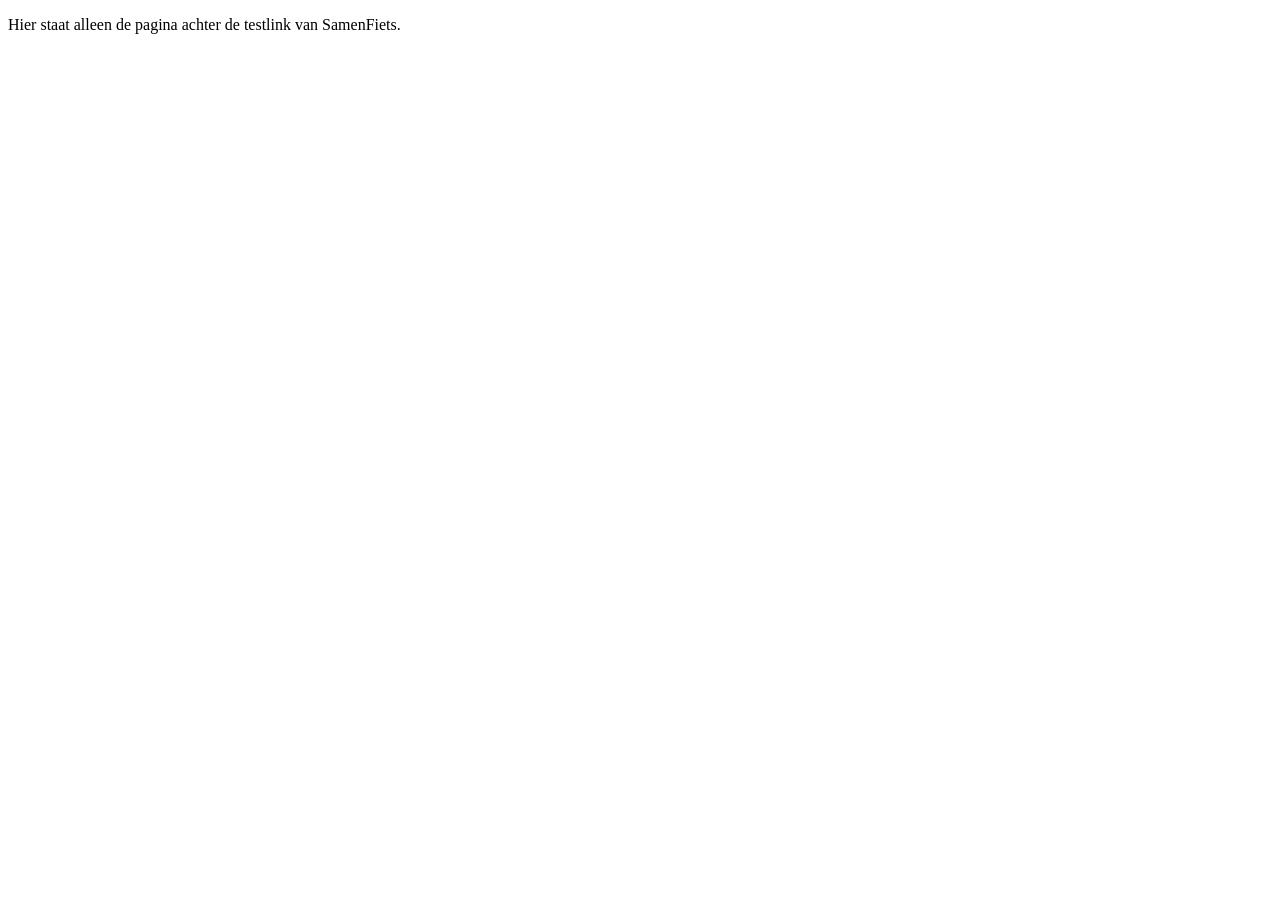
==== index.html @ abb268d3 "De pagina achter de testlink (§5.7)" ====
<!doctype html>
<html lang="nl">
<head><meta charset="utf-8"><meta name="viewport" content="width=device-width, initial-scale=1"><meta name="robots" content="noindex"><title>SamenFiets</title></head>
<body><p>Hier staat alleen de pagina achter de testlink van SamenFiets.</p></body>
</html>
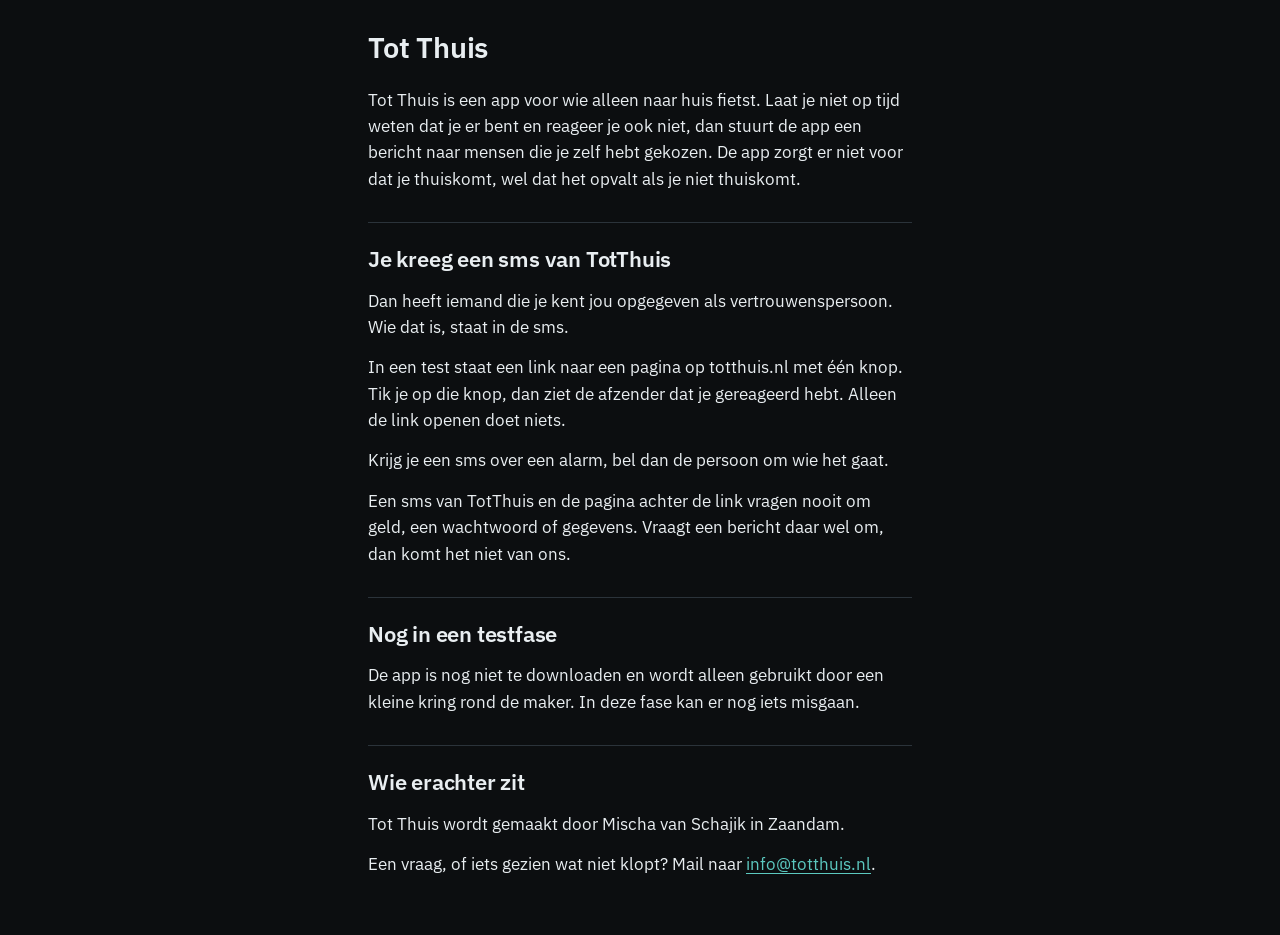
==== commit 060445a8: "Tot Thuis: een voorpagina, en /t met de nieuwe naam De voorpagina zegt wat Tot Thuis is, wat een sms" ====
--- a/index.html
+++ b/index.html
@@ -1,5 +1,35 @@
 <!doctype html>
 <html lang="nl">
-<head><meta charset="utf-8"><meta name="viewport" content="width=device-width, initial-scale=1"><meta name="robots" content="noindex"><title>SamenFiets</title></head>
-<body><p>Hier staat alleen de pagina achter de testlink van SamenFiets.</p></body>
+<head>
+<meta charset="utf-8">
+<meta name="viewport" content="width=device-width, initial-scale=1">
+<meta name="description" content="Tot Thuis is een app voor wie alleen naar huis fietst. Hier lees je wat een sms van TotThuis betekent.">
+<title>Tot Thuis</title>
+<link rel="stylesheet" href="stijl.css">
+</head>
+<body>
+<main>
+  <h1>Tot Thuis</h1>
+  <p>Tot Thuis is een app voor wie alleen naar huis fietst. Laat je niet op tijd weten dat je er bent en reageer je ook niet, dan stuurt de app een bericht naar mensen die je zelf hebt gekozen. De app zorgt er niet voor dat je thuiskomt, wel dat het opvalt als je niet thuiskomt.</p>
+
+  <section>
+    <h2>Je kreeg een sms van TotThuis</h2>
+    <p>Dan heeft iemand die je kent jou opgegeven als vertrouwenspersoon. Wie dat is, staat in de sms.</p>
+    <p>In een test staat een link naar een pagina op totthuis.nl met één knop. Tik je op die knop, dan ziet de afzender dat je gereageerd hebt. Alleen de link openen doet niets.</p>
+    <p>Krijg je een sms over een alarm, bel dan de persoon om wie het gaat.</p>
+    <p>Een sms van TotThuis en de pagina achter de link vragen nooit om geld, een wachtwoord of gegevens. Vraagt een bericht daar wel om, dan komt het niet van ons.</p>
+  </section>
+
+  <section>
+    <h2>Nog in een testfase</h2>
+    <p>De app is nog niet te downloaden en wordt alleen gebruikt door een kleine kring rond de maker. In deze fase kan er nog iets misgaan.</p>
+  </section>
+
+  <section>
+    <h2>Wie erachter zit</h2>
+    <p>Tot Thuis wordt gemaakt door Mischa van Schajik in Zaandam.</p>
+    <p>Een vraag, of iets gezien wat niet klopt? Mail naar <a href="mailto:info@totthuis.nl">info@totthuis.nl</a>.</p>
+  </section>
+</main>
+</body>
 </html>
--- a/stijl.css
+++ b/stijl.css
@@ -0,0 +1,70 @@
+/* De kleuren, letters en maten uit design/tokens.json, voor beide pagina's.
+   Nacht is het uitgangspunt; geen licht vlak groter dan een knop. De letters
+   staan hier zelf: de pagina laadt niets van een andere partij. */
+
+@font-face {
+  font-family: 'IBM Plex Sans';
+  src: url('fonts/IBMPlexSans-Regular.ttf') format('truetype');
+  font-weight: 400;
+  font-display: swap;
+}
+@font-face {
+  font-family: 'IBM Plex Sans';
+  src: url('fonts/IBMPlexSans-SemiBold.ttf') format('truetype');
+  font-weight: 600;
+  font-display: swap;
+}
+
+:root {
+  --grond: #0C0E10;
+  --lijn: #2B333A;
+  --tekst: #E9EEF1;
+  --tekst-gedempt: #9DAAB4;
+  --accent: #5CC9C0;
+  --op-vlak: #0C0E10;
+  color-scheme: dark;
+}
+
+* { box-sizing: border-box; }
+
+body {
+  margin: 0;
+  padding: 30px 16px 44px;
+  background: var(--grond);
+  color: var(--tekst);
+  font: 400 17px/1.55 'IBM Plex Sans', system-ui, -apple-system, sans-serif;
+  -webkit-text-size-adjust: 100%;
+}
+
+main { max-width: 34rem; margin: 0 auto; }
+
+h1, h2 { font-weight: 600; letter-spacing: -0.2px; text-wrap: balance; }
+h1 { font-size: 29px; line-height: 1.2; margin: 0 0 22px; }
+h2 { font-size: 22px; line-height: 1.3; margin: 0 0 14px; }
+p { margin: 0 0 14px; }
+
+section { border-top: 1px solid var(--lijn); margin-top: 30px; padding-top: 22px; }
+
+.merk { color: var(--tekst-gedempt); font-weight: 600; margin-bottom: 22px; }
+.gedempt { color: var(--tekst-gedempt); }
+
+a { color: var(--accent); text-decoration-thickness: 1px; text-underline-offset: 3px; }
+a:focus-visible, button:focus-visible { outline: 2px solid var(--accent); outline-offset: 3px; }
+
+button {
+  display: block;
+  width: 100%;
+  min-height: 56px;
+  margin: 22px 0 14px;
+  padding: 14px 16px;
+  border: 0;
+  border-radius: 8px;
+  background: var(--accent);
+  color: var(--op-vlak);
+  font: inherit;
+  font-weight: 600;
+  cursor: pointer;
+}
+button[disabled] { opacity: 0.5; cursor: default; }
+
+[hidden] { display: none !important; }
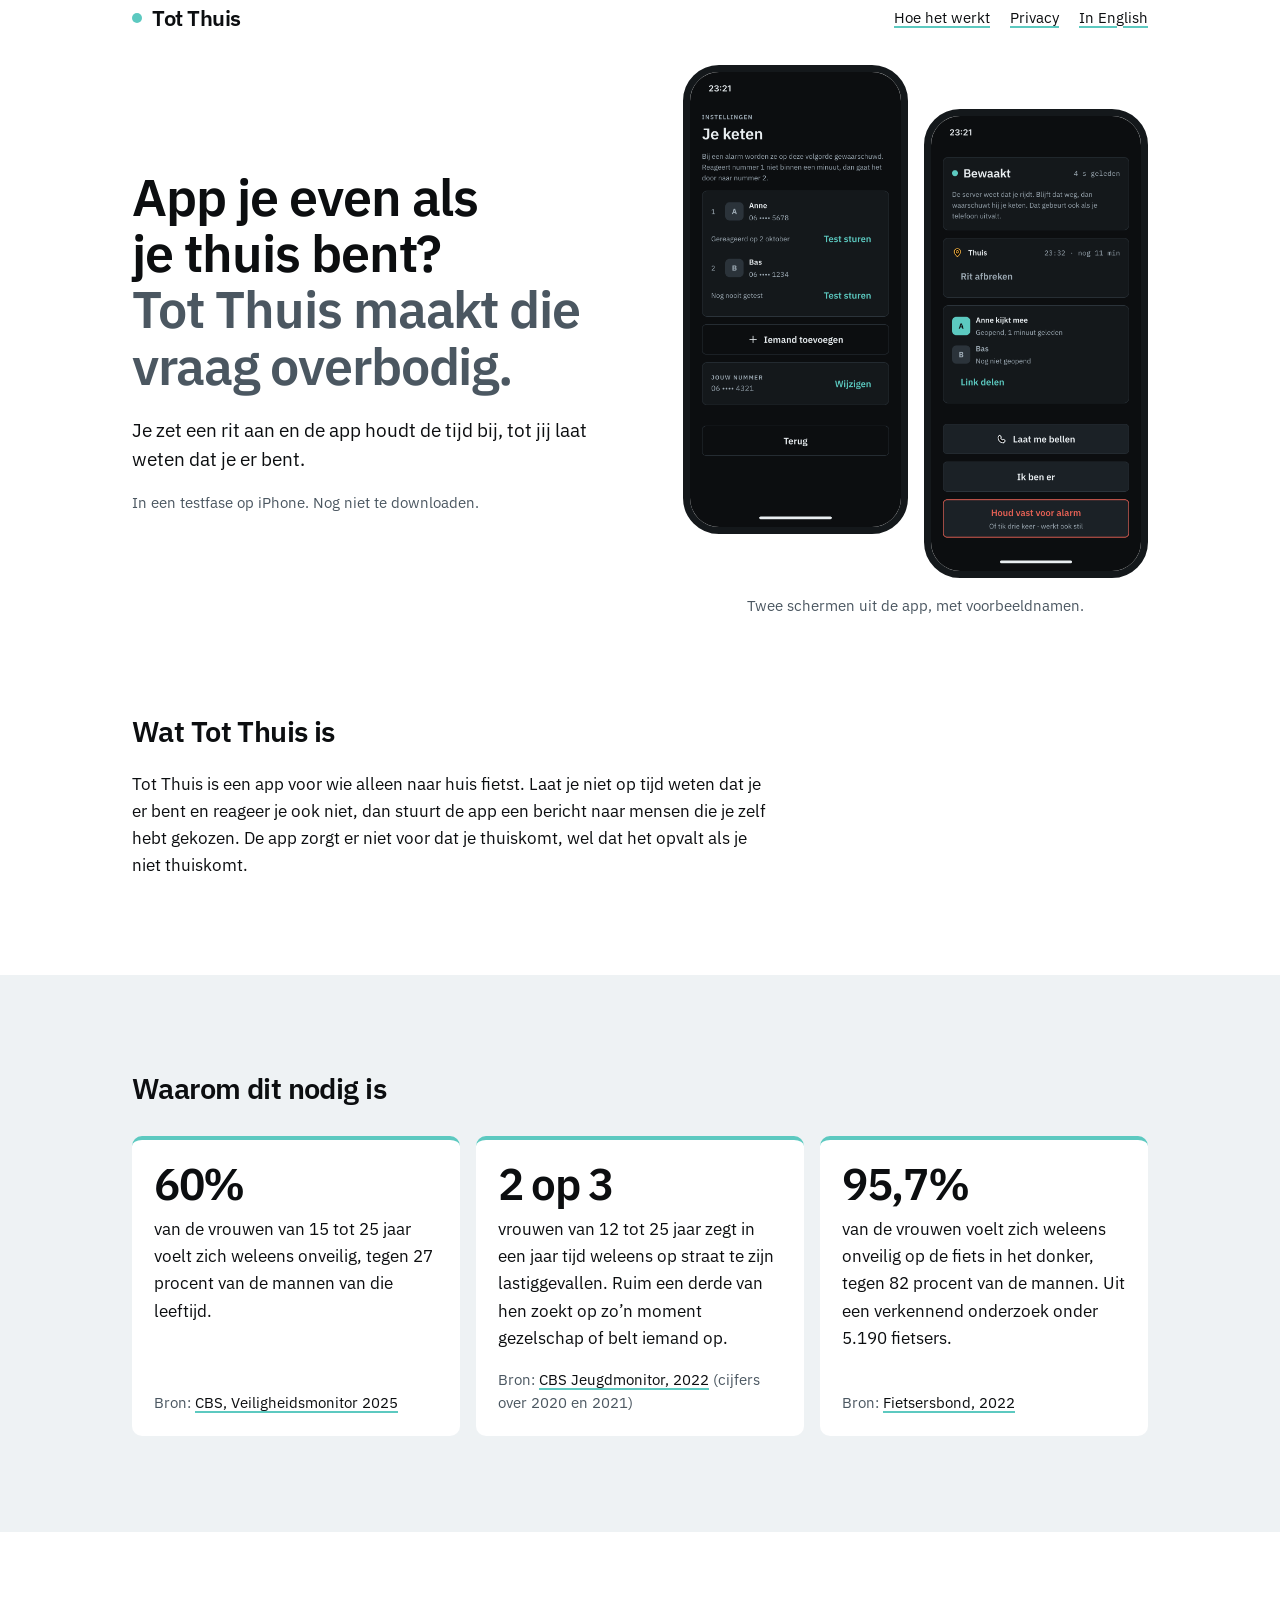
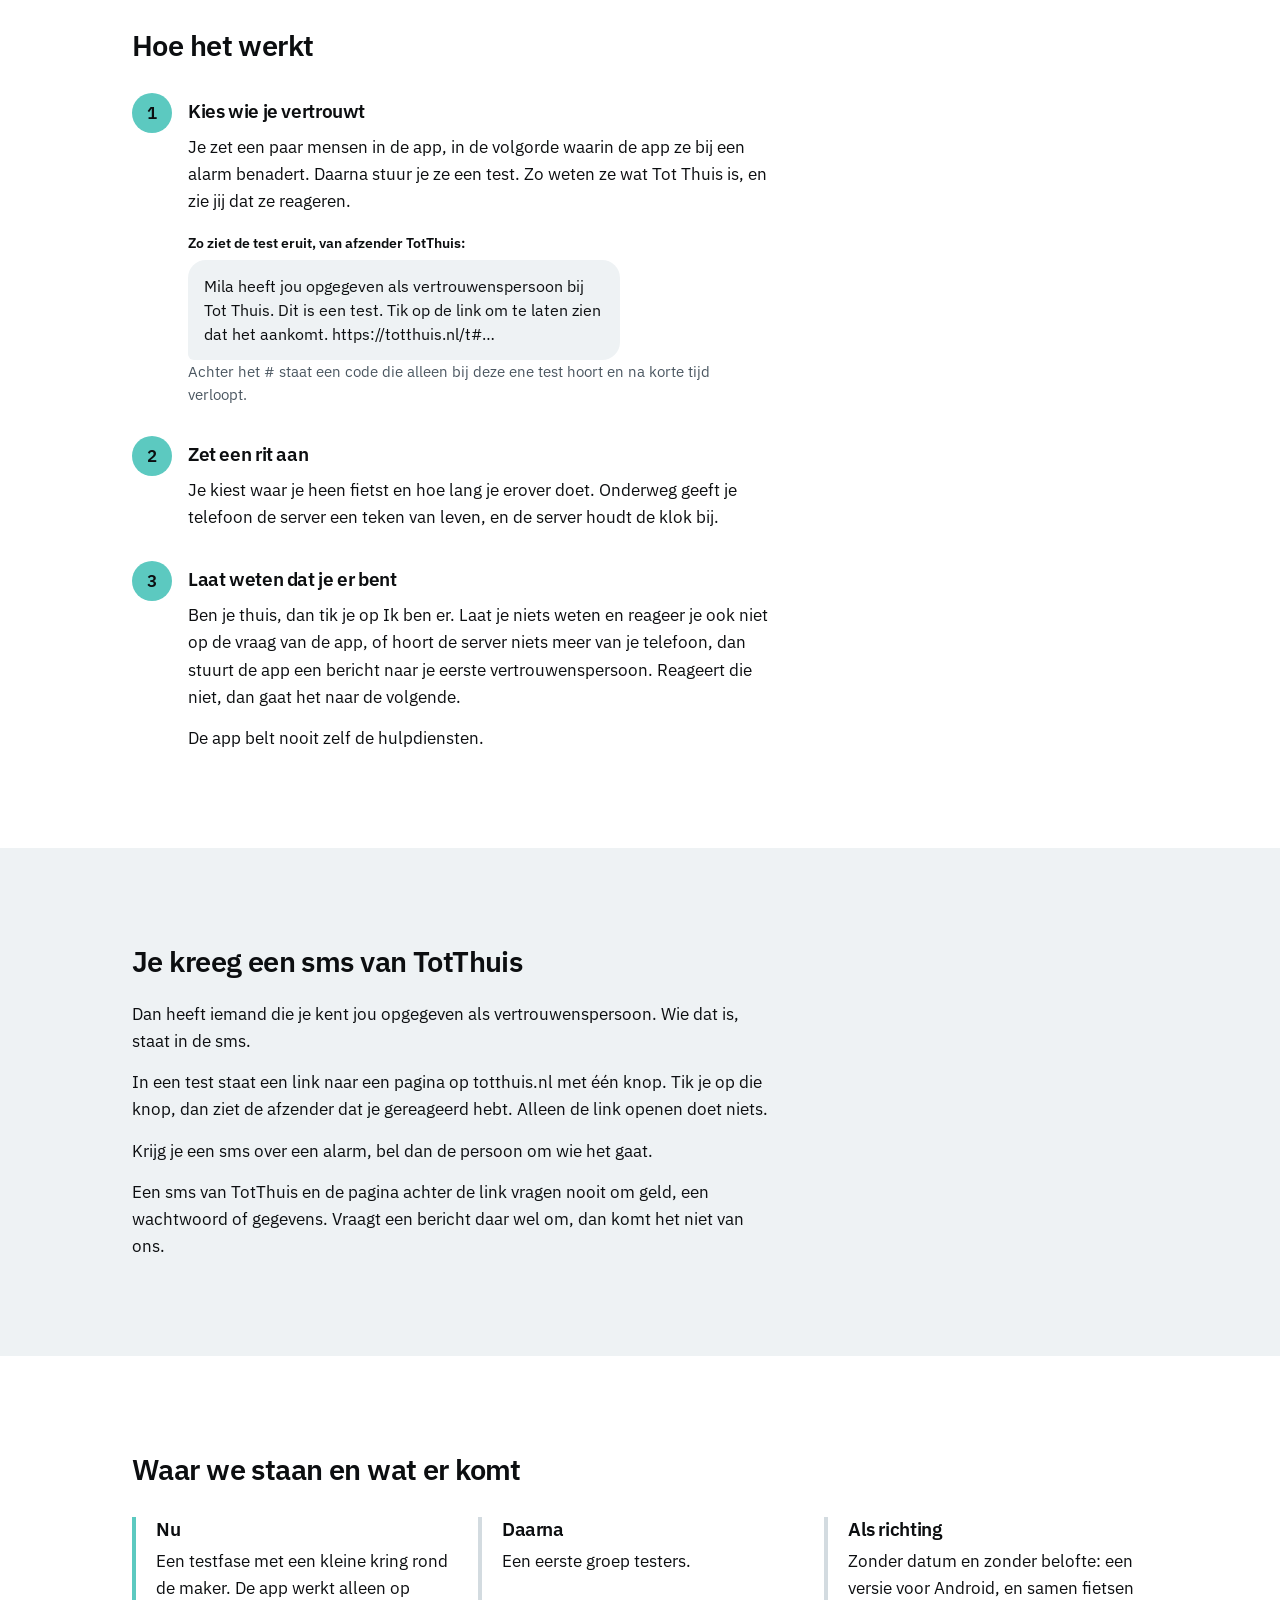
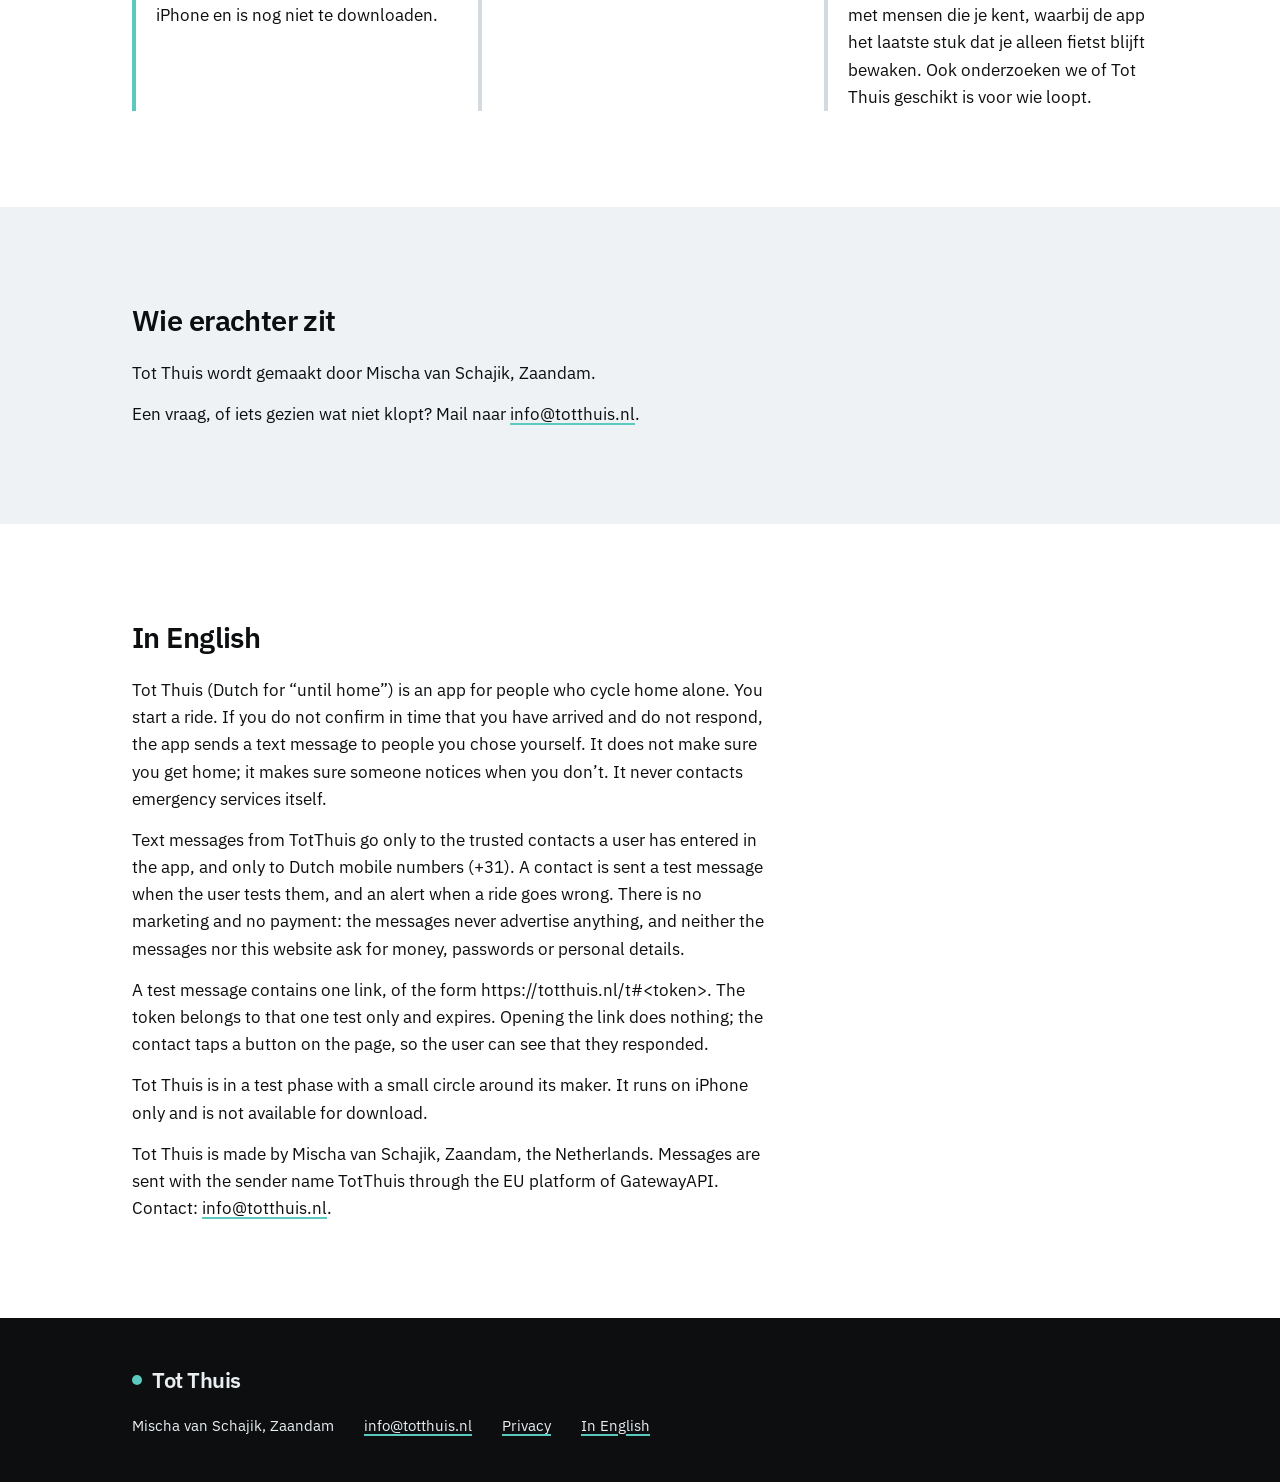
==== commit 37d1e82f: "Een echte productpagina, /privacy, en /t in dezelfde lichte stijl De voorpagina: wat Tot Thuis is, w" ====
--- a/index.html
+++ b/index.html
@@ -3,33 +3,171 @@
 <head>
 <meta charset="utf-8">
 <meta name="viewport" content="width=device-width, initial-scale=1">
-<meta name="description" content="Tot Thuis is een app voor wie alleen naar huis fietst. Hier lees je wat een sms van TotThuis betekent.">
+<meta name="description" content="Tot Thuis is een app voor wie alleen naar huis fietst. Laat je niet op tijd weten dat je er bent, dan stuurt de app een bericht naar mensen die je zelf hebt gekozen.">
 <title>Tot Thuis</title>
 <link rel="stylesheet" href="stijl.css">
 </head>
 <body>
+<header class="breed kop">
+  <a class="merk" href="./">Tot Thuis</a>
+  <nav aria-label="Op deze pagina">
+    <a href="#hoe">Hoe het werkt</a>
+    <a href="privacy">Privacy</a>
+    <a href="#english" lang="en">In English</a>
+  </nav>
+</header>
+
 <main>
-  <h1>Tot Thuis</h1>
-  <p>Tot Thuis is een app voor wie alleen naar huis fietst. Laat je niet op tijd weten dat je er bent en reageer je ook niet, dan stuurt de app een bericht naar mensen die je zelf hebt gekozen. De app zorgt er niet voor dat je thuiskomt, wel dat het opvalt als je niet thuiskomt.</p>
-
-  <section>
-    <h2>Je kreeg een sms van TotThuis</h2>
-    <p>Dan heeft iemand die je kent jou opgegeven als vertrouwenspersoon. Wie dat is, staat in de sms.</p>
-    <p>In een test staat een link naar een pagina op totthuis.nl met één knop. Tik je op die knop, dan ziet de afzender dat je gereageerd hebt. Alleen de link openen doet niets.</p>
-    <p>Krijg je een sms over een alarm, bel dan de persoon om wie het gaat.</p>
-    <p>Een sms van TotThuis en de pagina achter de link vragen nooit om geld, een wachtwoord of gegevens. Vraagt een bericht daar wel om, dan komt het niet van ons.</p>
+  <section class="breed opening">
+    <div>
+      <h1>App je even als je thuis bent? <span>Tot&nbsp;Thuis maakt die vraag overbodig.</span></h1>
+      <p class="uitleg">Je zet een rit aan en de app houdt de tijd bij, tot jij laat weten dat je er bent.</p>
+      <p class="stand gedempt klein">In een testfase op iPhone. Nog niet te downloaden.</p>
+    </div>
+    <div>
+      <div class="toestellen">
+        <figure class="toestel"><img src="beeld/keten.png" width="780" height="1688" alt="Het scherm Je keten: Anne en Bas staan als vertrouwenspersonen op volgorde, en Anne heeft op 2 oktober op een test gereageerd."></figure>
+        <figure class="toestel"><img src="beeld/rit.png" width="780" height="1688" alt="Het scherm tijdens een rit: bewaakt, onderweg naar Thuis, verwacht om 23:32, en Anne kijkt mee."></figure>
+      </div>
+      <p class="onderschrift gedempt klein">Twee schermen uit de app, met voorbeeldnamen.</p>
+    </div>
   </section>
 
-  <section>
-    <h2>Nog in een testfase</h2>
-    <p>De app is nog niet te downloaden en wordt alleen gebruikt door een kleine kring rond de maker. In deze fase kan er nog iets misgaan.</p>
+  <section class="blok">
+    <div class="breed">
+      <div class="smal">
+        <h2>Wat Tot Thuis is</h2>
+        <p>Tot Thuis is een app voor wie alleen naar huis fietst. Laat je niet op tijd weten dat je er bent en reageer je ook niet, dan stuurt de app een bericht naar mensen die je zelf hebt gekozen. De app zorgt er niet voor dat je thuiskomt, wel dat het opvalt als je niet thuiskomt.</p>
+      </div>
+    </div>
   </section>
 
-  <section>
-    <h2>Wie erachter zit</h2>
-    <p>Tot Thuis wordt gemaakt door Mischa van Schajik in Zaandam.</p>
-    <p>Een vraag, of iets gezien wat niet klopt? Mail naar <a href="mailto:info@totthuis.nl">info@totthuis.nl</a>.</p>
+  <section class="blok vlak">
+    <div class="breed">
+      <h2>Waarom dit nodig is</h2>
+      <div class="cijfers">
+        <article class="cijfer">
+          <p class="getal">60%</p>
+          <p>van de vrouwen van 15 tot 25 jaar voelt zich weleens onveilig, tegen 27 procent van de mannen van die leeftijd.</p>
+          <p class="bron klein gedempt">Bron: <a href="https://www.cbs.nl/nl-nl/nieuws/2026/10/meer-mensen-voelen-zich-onveilig">CBS, Veiligheidsmonitor 2025</a></p>
+        </article>
+        <article class="cijfer">
+          <p class="getal">2 op 3</p>
+          <p>vrouwen van 12 tot 25 jaar zegt in een jaar tijd weleens op straat te zijn lastiggevallen. Ruim een derde van hen zoekt op zo’n moment gezelschap of belt iemand op.</p>
+          <p class="bron klein gedempt">Bron: <a href="https://jeugdmonitor.cbs.nl/publicatie/Twee-op-de-drie-jonge-vrouwen-lastiggevallen-op-straat">CBS Jeugdmonitor, 2022</a> (cijfers over 2020 en 2021)</p>
+        </article>
+        <article class="cijfer">
+          <p class="getal">95,7%</p>
+          <p>van de vrouwen voelt zich weleens onveilig op de fiets in het donker, tegen 82 procent van de mannen. Uit een verkennend onderzoek onder 5.190 fietsers.</p>
+          <p class="bron klein gedempt">Bron: <a href="https://www.fietsersbond.nl/nieuws/onderzoek-fietsen-in-het-donker/">Fietsersbond, 2022</a></p>
+        </article>
+      </div>
+    </div>
+  </section>
+
+  <section class="blok" id="hoe">
+    <div class="breed">
+      <div class="smal">
+        <h2>Hoe het werkt</h2>
+        <ol class="stappen">
+          <li>
+            <span class="nummer" aria-hidden="true">1</span>
+            <div>
+              <h3>Kies wie je vertrouwt</h3>
+              <p>Je zet een paar mensen in de app, in de volgorde waarin de app ze bij een alarm benadert. Daarna stuur je ze een test. Zo weten ze wat Tot Thuis is, en zie jij dat ze reageren.</p>
+              <figure class="sms">
+                <figcaption>Zo ziet de test eruit, van afzender TotThuis:</figcaption>
+                <blockquote>Mila heeft jou opgegeven als vertrouwenspersoon bij Tot Thuis. Dit is een test. Tik op de link om te laten zien dat het aankomt. https://totthuis.nl/t#…</blockquote>
+              </figure>
+              <p class="klein gedempt">Achter het # staat een code die alleen bij deze ene test hoort en na korte tijd verloopt.</p>
+            </div>
+          </li>
+          <li>
+            <span class="nummer" aria-hidden="true">2</span>
+            <div>
+              <h3>Zet een rit aan</h3>
+              <p>Je kiest waar je heen fietst en hoe lang je erover doet. Onderweg geeft je telefoon de server een teken van leven, en de server houdt de klok bij.</p>
+            </div>
+          </li>
+          <li>
+            <span class="nummer" aria-hidden="true">3</span>
+            <div>
+              <h3>Laat weten dat je er bent</h3>
+              <p>Ben je thuis, dan tik je op Ik ben er. Laat je niets weten en reageer je ook niet op de vraag van de app, of hoort de server niets meer van je telefoon, dan stuurt de app een bericht naar je eerste vertrouwenspersoon. Reageert die niet, dan gaat het naar de volgende.</p>
+              <p>De app belt nooit zelf de hulpdiensten.</p>
+            </div>
+          </li>
+        </ol>
+      </div>
+    </div>
+  </section>
+
+  <section class="blok vlak">
+    <div class="breed">
+      <div class="smal">
+        <h2>Je kreeg een sms van TotThuis</h2>
+        <p>Dan heeft iemand die je kent jou opgegeven als vertrouwenspersoon. Wie dat is, staat in de sms.</p>
+        <p>In een test staat een link naar een pagina op totthuis.nl met één knop. Tik je op die knop, dan ziet de afzender dat je gereageerd hebt. Alleen de link openen doet niets.</p>
+        <p>Krijg je een sms over een alarm, bel dan de persoon om wie het gaat.</p>
+        <p>Een sms van TotThuis en de pagina achter de link vragen nooit om geld, een wachtwoord of gegevens. Vraagt een bericht daar wel om, dan komt het niet van ons.</p>
+      </div>
+    </div>
+  </section>
+
+  <section class="blok">
+    <div class="breed">
+      <h2>Waar we staan en wat er komt</h2>
+      <div class="tijdlijn">
+        <section class="fase nu">
+          <h3>Nu</h3>
+          <p>Een testfase met een kleine kring rond de maker. De app werkt alleen op iPhone en is nog niet te downloaden.</p>
+        </section>
+        <section class="fase">
+          <h3>Daarna</h3>
+          <p>Een eerste groep testers.</p>
+        </section>
+        <section class="fase">
+          <h3>Als richting</h3>
+          <p>Zonder datum en zonder belofte: een versie voor Android, en samen fietsen met mensen die je kent, waarbij de app het laatste stuk dat je alleen fietst blijft bewaken. Ook onderzoeken we of Tot Thuis geschikt is voor wie loopt.</p>
+        </section>
+      </div>
+    </div>
+  </section>
+
+  <section class="blok vlak">
+    <div class="breed">
+      <div class="smal">
+        <h2>Wie erachter zit</h2>
+        <p>Tot Thuis wordt gemaakt door Mischa van Schajik, Zaandam.</p>
+        <p>Een vraag, of iets gezien wat niet klopt? Mail naar <a href="mailto:info@totthuis.nl">info@totthuis.nl</a>.</p>
+      </div>
+    </div>
+  </section>
+
+  <section class="blok" id="english" lang="en">
+    <div class="breed">
+      <div class="smal">
+        <h2>In English</h2>
+        <p>Tot Thuis (Dutch for “until home”) is an app for people who cycle home alone. You start a ride. If you do not confirm in time that you have arrived and do not respond, the app sends a text message to people you chose yourself. It does not make sure you get home; it makes sure someone notices when you don’t. It never contacts emergency services itself.</p>
+        <p>Text messages from TotThuis go only to the trusted contacts a user has entered in the app, and only to Dutch mobile numbers (+31). A contact is sent a test message when the user tests them, and an alert when a ride goes wrong. There is no marketing and no payment: the messages never advertise anything, and neither the messages nor this website ask for money, passwords or personal details.</p>
+        <p>A test message contains one link, of the form https://totthuis.nl/t#&lt;token&gt;. The token belongs to that one test only and expires. Opening the link does nothing; the contact taps a button on the page, so the user can see that they responded.</p>
+        <p>Tot Thuis is in a test phase with a small circle around its maker. It runs on iPhone only and is not available for download.</p>
+        <p>Tot Thuis is made by Mischa van Schajik, Zaandam, the Netherlands. Messages are sent with the sender name TotThuis through the EU platform of GatewayAPI. Contact: <a href="mailto:info@totthuis.nl">info@totthuis.nl</a>.</p>
+      </div>
+    </div>
   </section>
 </main>
+
+<footer class="voet">
+  <div class="breed">
+    <a class="merk" href="./">Tot Thuis</a>
+    <p class="regels">
+      <span>Mischa van Schajik, Zaandam</span>
+      <a href="mailto:info@totthuis.nl">info@totthuis.nl</a>
+      <a href="privacy">Privacy</a>
+      <a href="#english" lang="en">In English</a>
+    </p>
+  </div>
+</footer>
 </body>
 </html>
--- a/stijl.css
+++ b/stijl.css
@@ -1,6 +1,8 @@
-/* De kleuren, letters en maten uit design/tokens.json, voor beide pagina's.
-   Nacht is het uitgangspunt; geen licht vlak groter dan een knop. De letters
-   staan hier zelf: de pagina laadt niets van een andere partij. */
+/* Tot Thuis op het web. Licht, met de letters en kleuren van de app als
+   accent: inkt, nacht en accent komen uit design/tokens.json; het web voegt
+   alleen lichte vlakken en een gedempte inkt toe. Elke kleur staat hier één
+   keer, in :root; de toetsen rekenen het contrast na. De letters staan op de
+   site zelf: de pagina laadt niets van een andere partij. */
 
 @font-face {
   font-family: 'IBM Plex Sans';
@@ -16,40 +18,100 @@
 }
 
 :root {
-  --grond: #0C0E10;
-  --lijn: #2B333A;
-  --tekst: #E9EEF1;
-  --tekst-gedempt: #9DAAB4;
+  --papier: #FFFFFF;
+  --vlak: #EEF2F4;
+  --rand: #D3DBE0;
+  --inkt: #0C0E10;
+  --inkt-gedempt: #4B5761;
   --accent: #5CC9C0;
-  --op-vlak: #0C0E10;
-  color-scheme: dark;
+  --nacht: #0C0E10;
+  --nacht-paneel: #14181B;
+  --nacht-tekst: #E9EEF1;
+  color-scheme: light;
 }
 
 * { box-sizing: border-box; }
 
+html { -webkit-text-size-adjust: 100%; }
+
 body {
   margin: 0;
-  padding: 30px 16px 44px;
-  background: var(--grond);
-  color: var(--tekst);
-  font: 400 17px/1.55 'IBM Plex Sans', system-ui, -apple-system, sans-serif;
-  -webkit-text-size-adjust: 100%;
+  background: var(--papier);
+  color: var(--inkt);
+  font: 400 17px/1.6 'IBM Plex Sans', system-ui, -apple-system, sans-serif;
 }
 
-main { max-width: 34rem; margin: 0 auto; }
+h1, h2, h3 { font-weight: 600; letter-spacing: -0.02em; text-wrap: balance; margin: 0; }
+h2 { font-size: 29px; line-height: 1.2; }
+h3 { font-size: 19px; line-height: 1.3; }
+p { margin: 0 0 14px; }
+p:last-child { margin-bottom: 0; }
 
-h1, h2 { font-weight: 600; letter-spacing: -0.2px; text-wrap: balance; }
-h1 { font-size: 29px; line-height: 1.2; margin: 0 0 22px; }
-h2 { font-size: 22px; line-height: 1.3; margin: 0 0 14px; }
-p { margin: 0 0 14px; }
+a { color: var(--inkt); text-decoration-line: underline; text-decoration-color: var(--accent); text-decoration-thickness: 2px; text-underline-offset: 3px; }
+a:hover { text-decoration-thickness: 3px; }
+a:focus-visible, button:focus-visible { outline: 2px solid var(--inkt); outline-offset: 3px; border-radius: 2px; }
 
-section { border-top: 1px solid var(--lijn); margin-top: 30px; padding-top: 22px; }
+.breed { max-width: 1080px; margin: 0 auto; padding: 0 20px; }
+.smal { max-width: 40rem; }
+.gedempt { color: var(--inkt-gedempt); }
+.klein { font-size: 15px; line-height: 1.55; }
 
-.merk { color: var(--tekst-gedempt); font-weight: 600; margin-bottom: 22px; }
-.gedempt { color: var(--tekst-gedempt); }
+/* Kop en woordmerk */
+.kop { display: flex; align-items: center; justify-content: space-between; gap: 10px 24px; padding-top: 22px; padding-bottom: 22px; flex-wrap: wrap; }
+.merk { display: inline-flex; align-items: center; gap: 10px; font-size: 22px; font-weight: 600; letter-spacing: -0.02em; color: var(--inkt); text-decoration: none; }
+.merk::before { content: ''; width: 10px; height: 10px; border-radius: 50%; background: var(--accent); }
+.kop nav { display: flex; gap: 6px 20px; flex-wrap: wrap; font-size: 15px; }
 
-a { color: var(--accent); text-decoration-thickness: 1px; text-underline-offset: 3px; }
-a:focus-visible, button:focus-visible { outline: 2px solid var(--accent); outline-offset: 3px; }
+/* De opening */
+.opening { display: grid; grid-template-columns: 1fr; gap: 40px; padding-top: 22px; padding-bottom: 64px; }
+.opening h1 { font-size: clamp(32px, 6.2vw, 52px); line-height: 1.08; }
+.opening h1 span { color: var(--inkt-gedempt); }
+.opening .uitleg { font-size: 19px; line-height: 1.55; margin-top: 22px; max-width: 34rem; }
+.opening .stand { margin-top: 16px; }
+
+.toestellen { display: flex; gap: 16px; justify-content: center; align-items: flex-start; margin: 0; }
+.toestel { margin: 0; flex: 0 1 230px; min-width: 0; }
+.toestel:nth-child(2) { margin-top: 44px; }
+.toestel img { display: block; width: 100%; height: auto; border: 7px solid var(--nacht-paneel); border-radius: 36px; background: var(--nacht); }
+.onderschrift { text-align: center; margin-top: 16px; }
+
+/* Blokken */
+.blok { padding-top: 64px; padding-bottom: 64px; }
+.blok.vlak { background: var(--vlak); color: var(--inkt); }
+.opening + .blok { padding-top: 0; }
+.blok h2 { margin-bottom: 22px; }
+
+.cijfers { display: grid; grid-template-columns: 1fr; gap: 16px; margin-top: 30px; }
+.cijfer { background: var(--papier); color: var(--inkt); border-top: 4px solid var(--accent); border-radius: 10px; padding: 22px; display: flex; flex-direction: column; gap: 10px; }
+.cijfer .getal { font-size: 44px; line-height: 1; font-weight: 600; letter-spacing: -0.03em; }
+.cijfer p { margin: 0; }
+.cijfer .bron { margin-top: auto; padding-top: 6px; }
+
+.stappen { list-style: none; padding: 0; margin: 30px 0 0; display: grid; gap: 30px; }
+.stappen li { display: grid; grid-template-columns: 40px minmax(0, 1fr); gap: 16px; }
+.nummer { width: 40px; height: 40px; border-radius: 50%; background: var(--accent); color: var(--inkt); display: grid; place-items: center; font-weight: 600; }
+.stappen h3 { margin: 6px 0 10px; }
+
+.sms { margin: 16px 0 0; max-width: 27rem; }
+.sms figcaption { font-size: 14px; font-weight: 600; margin-bottom: 6px; }
+.sms blockquote { margin: 0; background: var(--vlak); color: var(--inkt); border-radius: 18px 18px 18px 6px; padding: 14px 16px; font-size: 16px; line-height: 1.5; overflow-wrap: anywhere; }
+
+.tijdlijn { display: grid; gap: 22px; margin-top: 30px; }
+.fase { border-left: 4px solid var(--rand); padding-left: 20px; }
+.fase.nu { border-left-color: var(--accent); }
+.fase h3 { margin-bottom: 6px; }
+
+/* De voet */
+.voet { background: var(--nacht); color: var(--nacht-tekst); padding-top: 44px; padding-bottom: 44px; }
+.voet a, .voet .merk { color: inherit; }
+.voet .regels { display: flex; flex-wrap: wrap; gap: 10px 30px; margin-top: 16px; font-size: 15px; }
+
+/* De testpagina en de privacypagina: één kolom */
+.kolom { max-width: 40rem; margin: 0 auto; padding: 0 20px 64px; }
+.kolom h1 { font-size: clamp(29px, 5vw, 38px); line-height: 1.15; margin: 14px 0 22px; }
+.kolom h2 { font-size: 22px; margin: 44px 0 14px; }
+.kolom ul { padding-left: 22px; margin: 0 0 14px; }
+.kolom li { margin-bottom: 6px; }
 
 button {
   display: block;
@@ -59,12 +121,20 @@
   padding: 14px 16px;
   border: 0;
   border-radius: 8px;
-  background: var(--accent);
-  color: var(--op-vlak);
+  background: var(--nacht-paneel);
+  color: var(--nacht-tekst);
   font: inherit;
   font-weight: 600;
   cursor: pointer;
 }
-button[disabled] { opacity: 0.5; cursor: default; }
+button[disabled] { opacity: 0.6; cursor: default; }
 
 [hidden] { display: none !important; }
+
+@media (min-width: 760px) {
+  .breed { padding: 0 32px; }
+  .opening { grid-template-columns: 1.1fr 1fr; align-items: center; padding-top: 30px; padding-bottom: 96px; }
+  .cijfers { grid-template-columns: repeat(3, 1fr); }
+  .blok { padding-top: 96px; padding-bottom: 96px; }
+  .tijdlijn { grid-template-columns: repeat(3, 1fr); }
+}
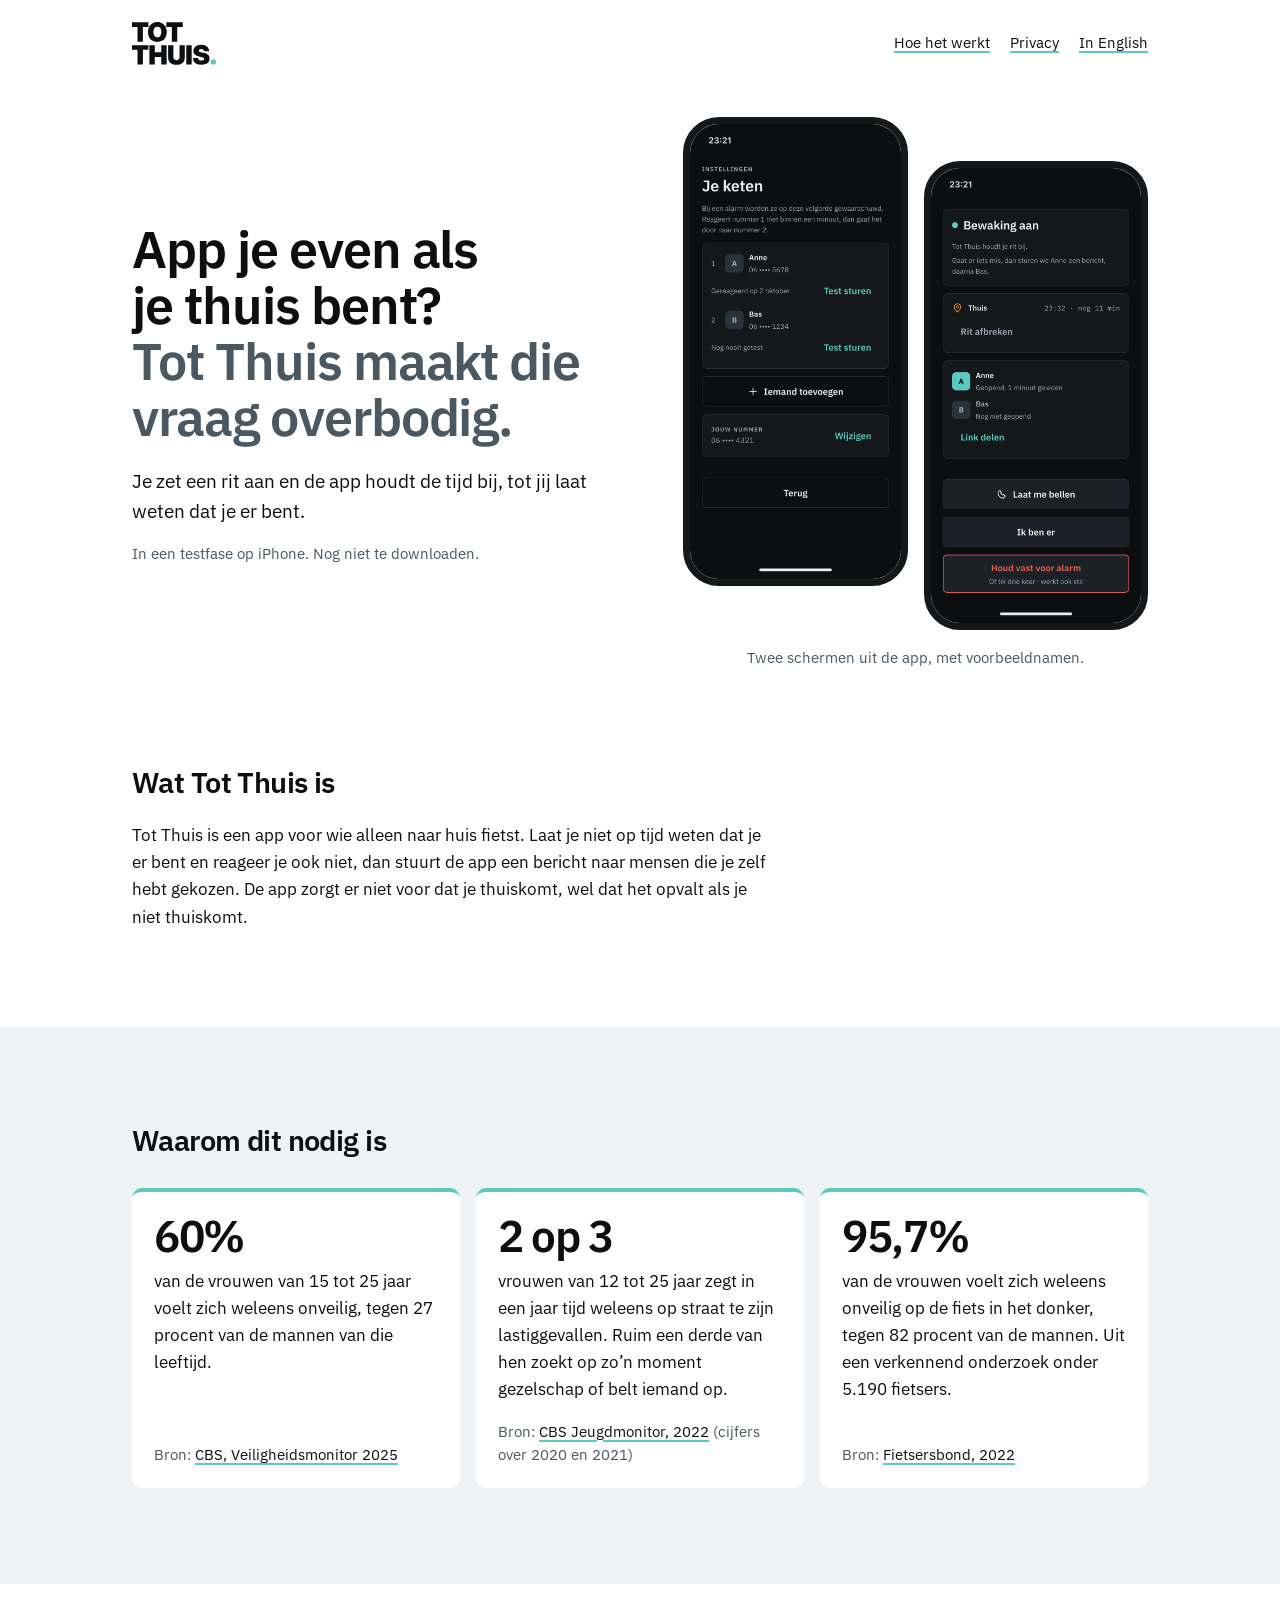
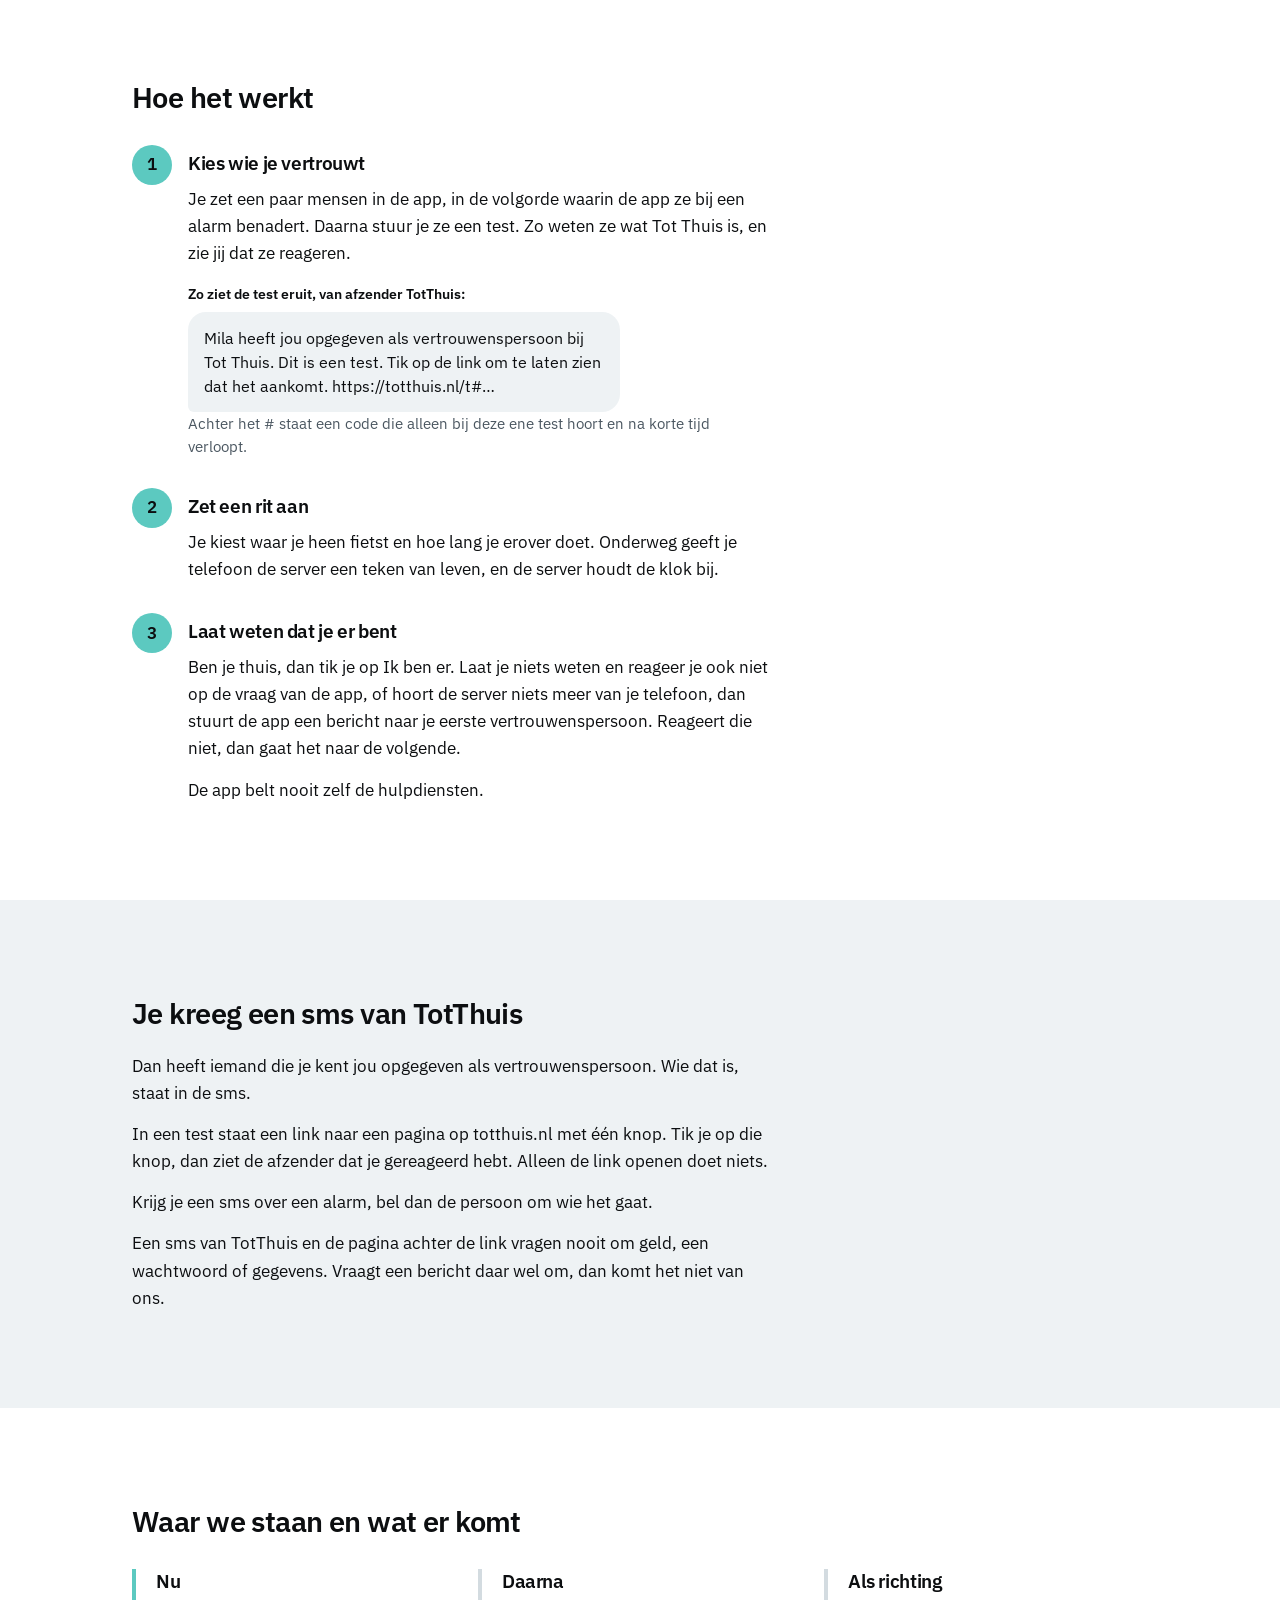
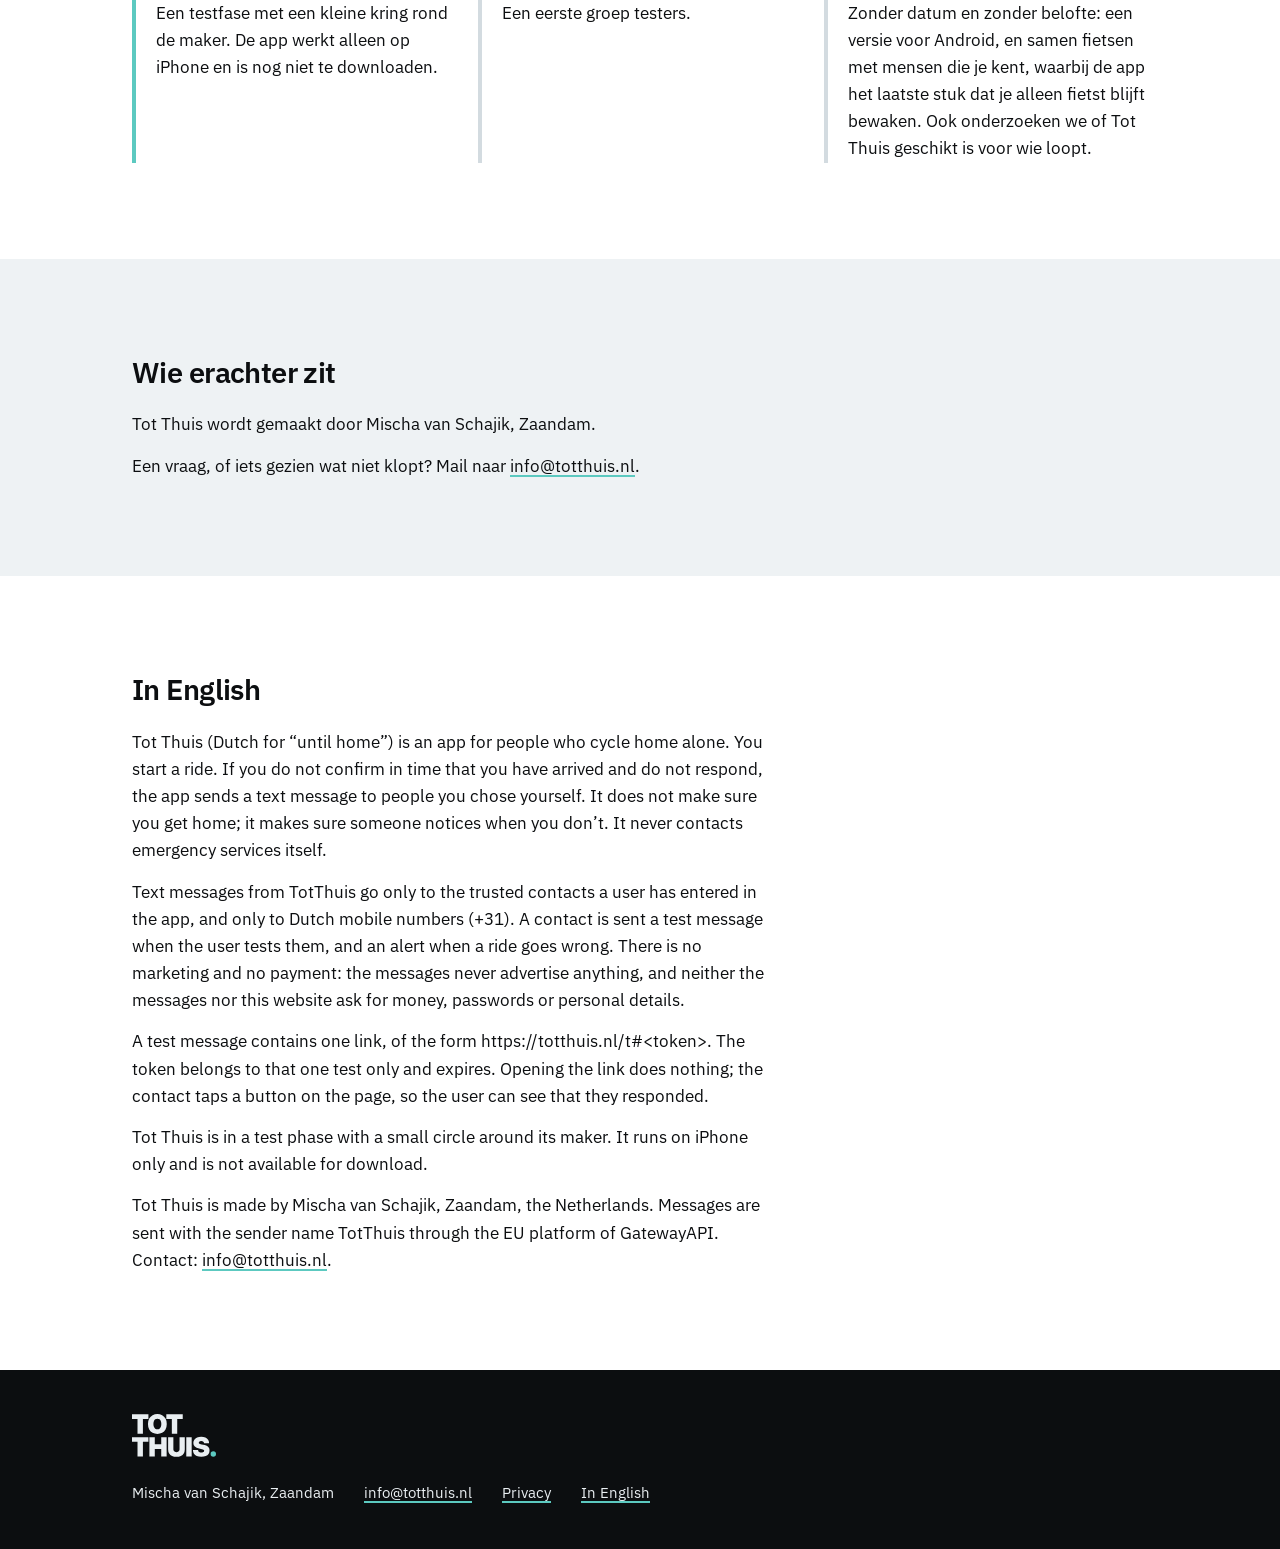
==== commit ab5b423f: "Het woordmerk in kop en voet, ruimte rond de kop op brede schermen, en het ritscherm van nu" ====
--- a/index.html
+++ b/index.html
@@ -9,7 +9,7 @@
 </head>
 <body>
 <header class="breed kop">
-  <a class="merk" href="./">Tot Thuis</a>
+  <a class="merk" href="./" aria-label="Tot Thuis"><!-- woordmerk --><svg viewBox="0 0 434.21 221.22" width="84" height="42.8" aria-hidden="true" focusable="false"><path d="M0 25.23L0 1.61L84.83 1.61L84.83 25.23L56.38 25.23L56.38 101.61L28.46 101.61L28.46 25.23L0 25.23ZM131.14 103.22Q117.51 103.22 106.47 97.25Q95.43 91.28 88.99 79.77Q82.55 68.26 82.55 51.68Q82.55 34.97 88.99 23.42Q95.43 11.88 106.47 5.94Q117.51 0 131.14 0Q144.76 0 155.77 5.94Q166.77 11.88 173.25 23.42Q179.73 34.97 179.73 51.68Q179.73 68.32 173.25 79.83Q166.77 91.34 155.77 97.28Q144.76 103.22 131.14 103.22ZM131.14 79.06Q137.71 79.06 142.28 75.81Q146.84 72.55 149.19 66.41Q151.54 60.27 151.54 51.68Q151.54 43.02 149.19 36.85Q146.84 30.67 142.28 27.42Q137.71 24.16 131.14 24.16Q124.63 24.16 120.06 27.42Q115.5 30.67 113.12 36.85Q110.73 43.02 110.73 51.68Q110.73 60.27 113.12 66.41Q115.5 72.55 120.06 75.81Q124.63 79.06 131.14 79.06ZM177.44 25.23L177.44 1.61L262.27 1.61L262.27 25.23L233.82 25.23L233.82 101.61L205.9 101.61L205.9 25.23L177.44 25.23ZM0 143.23L0 119.61L84.83 119.61L84.83 143.23L56.38 143.23L56.38 219.61L28.46 219.61L28.46 143.23L0 143.23ZM89.86 219.61L89.86 119.61L117.78 119.61L117.78 156.99L151.07 156.99L151.07 119.61L178.99 119.61L178.99 219.61L151.07 219.61L151.07 180.62L117.78 180.62L117.78 219.61L89.86 219.61ZM229.79 221.22Q216.72 221.22 207.05 216.62Q197.38 212.03 192.04 203.66Q186.7 195.29 186.7 184.04L186.7 119.61L213.82 119.61L213.82 181.76Q213.82 186.39 215.9 189.98Q217.98 193.57 221.56 195.65Q225.14 197.73 229.82 197.73Q234.49 197.73 238.08 195.67Q241.66 193.61 243.71 190.03Q245.76 186.46 245.76 181.76L245.76 119.61L272.88 119.61L272.88 184.03Q272.88 195.32 267.55 203.68Q262.22 212.05 252.54 216.64Q242.86 221.22 229.79 221.22ZM308.51 119.61L308.51 219.61L280.59 219.61L280.59 119.61L308.51 119.61ZM358.11 221.22Q344.28 221.22 334.68 217.19Q325.09 213.17 320.12 205.35Q315.15 197.53 315.15 186.32L341.53 186.32Q341.73 190.35 343.84 193.23Q345.96 196.12 349.68 197.66Q353.41 199.21 358.44 199.21Q362.87 199.21 366.16 198.1Q369.45 196.99 371.29 195.01Q373.14 193.03 373.14 190.42Q373.14 188 371.39 186.19Q369.65 184.38 366.03 183.03Q362.4 181.69 356.76 180.62L346.83 178.74Q332.33 175.99 324.68 168.54Q317.03 161.09 317.03 149.95Q317.03 140.42 322.2 133.23Q327.37 126.05 336.56 122.03Q345.76 118 357.9 118Q370.39 118 379.38 121.96Q388.37 125.92 393.34 133.37Q398.31 140.82 398.64 151.29L373.01 151.29Q372.54 146.05 368.61 143.03Q364.68 140.01 358.44 140.01Q354.55 140.01 351.53 141.12Q348.51 142.23 346.8 144.14Q345.09 146.05 345.09 148.6Q345.09 151.02 346.63 152.7Q348.17 154.38 351.5 155.62Q354.82 156.86 359.98 157.8L368.04 159.28Q376.63 160.89 382.84 163.37Q389.05 165.85 393.01 169.41Q396.96 172.97 398.84 177.66Q400.72 182.36 400.72 188.34Q400.72 198.81 395.72 206.15Q390.72 213.5 381.19 217.36Q371.66 221.22 358.11 221.22Z" fill="currentColor"/><circle class="stip" cx="420.25" cy="206.93" r="13.96"/></svg><!-- /woordmerk --></a>
   <nav aria-label="Op deze pagina">
     <a href="#hoe">Hoe het werkt</a>
     <a href="privacy">Privacy</a>
@@ -27,7 +27,7 @@
     <div>
       <div class="toestellen">
         <figure class="toestel"><img src="beeld/keten.png" width="780" height="1688" alt="Het scherm Je keten: Anne en Bas staan als vertrouwenspersonen op volgorde, en Anne heeft op 2 oktober op een test gereageerd."></figure>
-        <figure class="toestel"><img src="beeld/rit.png" width="780" height="1688" alt="Het scherm tijdens een rit: bewaakt, onderweg naar Thuis, verwacht om 23:32, en Anne kijkt mee."></figure>
+        <figure class="toestel"><img src="beeld/rit.png" width="780" height="1688" alt="Het scherm tijdens een rit: bewaking aan, onderweg naar Thuis, verwacht om 23:32. Gaat er iets mis, dan stuurt de app Anne een bericht, daarna Bas."></figure>
       </div>
       <p class="onderschrift gedempt klein">Twee schermen uit de app, met voorbeeldnamen.</p>
     </div>
@@ -160,7 +160,7 @@
 
 <footer class="voet">
   <div class="breed">
-    <a class="merk" href="./">Tot Thuis</a>
+    <a class="merk" href="./" aria-label="Tot Thuis"><!-- woordmerk --><svg viewBox="0 0 434.21 221.22" width="84" height="42.8" aria-hidden="true" focusable="false"><path d="M0 25.23L0 1.61L84.83 1.61L84.83 25.23L56.38 25.23L56.38 101.61L28.46 101.61L28.46 25.23L0 25.23ZM131.14 103.22Q117.51 103.22 106.47 97.25Q95.43 91.28 88.99 79.77Q82.55 68.26 82.55 51.68Q82.55 34.97 88.99 23.42Q95.43 11.88 106.47 5.94Q117.51 0 131.14 0Q144.76 0 155.77 5.94Q166.77 11.88 173.25 23.42Q179.73 34.97 179.73 51.68Q179.73 68.32 173.25 79.83Q166.77 91.34 155.77 97.28Q144.76 103.22 131.14 103.22ZM131.14 79.06Q137.71 79.06 142.28 75.81Q146.84 72.55 149.19 66.41Q151.54 60.27 151.54 51.68Q151.54 43.02 149.19 36.85Q146.84 30.67 142.28 27.42Q137.71 24.16 131.14 24.16Q124.63 24.16 120.06 27.42Q115.5 30.67 113.12 36.85Q110.73 43.02 110.73 51.68Q110.73 60.27 113.12 66.41Q115.5 72.55 120.06 75.81Q124.63 79.06 131.14 79.06ZM177.44 25.23L177.44 1.61L262.27 1.61L262.27 25.23L233.82 25.23L233.82 101.61L205.9 101.61L205.9 25.23L177.44 25.23ZM0 143.23L0 119.61L84.83 119.61L84.83 143.23L56.38 143.23L56.38 219.61L28.46 219.61L28.46 143.23L0 143.23ZM89.86 219.61L89.86 119.61L117.78 119.61L117.78 156.99L151.07 156.99L151.07 119.61L178.99 119.61L178.99 219.61L151.07 219.61L151.07 180.62L117.78 180.62L117.78 219.61L89.86 219.61ZM229.79 221.22Q216.72 221.22 207.05 216.62Q197.38 212.03 192.04 203.66Q186.7 195.29 186.7 184.04L186.7 119.61L213.82 119.61L213.82 181.76Q213.82 186.39 215.9 189.98Q217.98 193.57 221.56 195.65Q225.14 197.73 229.82 197.73Q234.49 197.73 238.08 195.67Q241.66 193.61 243.71 190.03Q245.76 186.46 245.76 181.76L245.76 119.61L272.88 119.61L272.88 184.03Q272.88 195.32 267.55 203.68Q262.22 212.05 252.54 216.64Q242.86 221.22 229.79 221.22ZM308.51 119.61L308.51 219.61L280.59 219.61L280.59 119.61L308.51 119.61ZM358.11 221.22Q344.28 221.22 334.68 217.19Q325.09 213.17 320.12 205.35Q315.15 197.53 315.15 186.32L341.53 186.32Q341.73 190.35 343.84 193.23Q345.96 196.12 349.68 197.66Q353.41 199.21 358.44 199.21Q362.87 199.21 366.16 198.1Q369.45 196.99 371.29 195.01Q373.14 193.03 373.14 190.42Q373.14 188 371.39 186.19Q369.65 184.38 366.03 183.03Q362.4 181.69 356.76 180.62L346.83 178.74Q332.33 175.99 324.68 168.54Q317.03 161.09 317.03 149.95Q317.03 140.42 322.2 133.23Q327.37 126.05 336.56 122.03Q345.76 118 357.9 118Q370.39 118 379.38 121.96Q388.37 125.92 393.34 133.37Q398.31 140.82 398.64 151.29L373.01 151.29Q372.54 146.05 368.61 143.03Q364.68 140.01 358.44 140.01Q354.55 140.01 351.53 141.12Q348.51 142.23 346.8 144.14Q345.09 146.05 345.09 148.6Q345.09 151.02 346.63 152.7Q348.17 154.38 351.5 155.62Q354.82 156.86 359.98 157.8L368.04 159.28Q376.63 160.89 382.84 163.37Q389.05 165.85 393.01 169.41Q396.96 172.97 398.84 177.66Q400.72 182.36 400.72 188.34Q400.72 198.81 395.72 206.15Q390.72 213.5 381.19 217.36Q371.66 221.22 358.11 221.22Z" fill="currentColor"/><circle class="stip" cx="420.25" cy="206.93" r="13.96"/></svg><!-- /woordmerk --></a>
     <p class="regels">
       <span>Mischa van Schajik, Zaandam</span>
       <a href="mailto:info@totthuis.nl">info@totthuis.nl</a>
--- a/stijl.css
+++ b/stijl.css
@@ -58,8 +58,13 @@
 
 /* Kop en woordmerk */
 .kop { display: flex; align-items: center; justify-content: space-between; gap: 10px 24px; padding-top: 22px; padding-bottom: 22px; flex-wrap: wrap; }
-.merk { display: inline-flex; align-items: center; gap: 10px; font-size: 22px; font-weight: 600; letter-spacing: -0.02em; color: var(--inkt); text-decoration: none; }
-.merk::before { content: ''; width: 10px; height: 10px; border-radius: 50%; background: var(--accent); }
+/* Het woordmerk is een vorm uit scripts/maak-woordmerk.py, in twee varianten
+   uit dezelfde vector: donkere letters op licht (de kop), lichte letters op
+   donker (de voet). De stip is in beide de accentkleur (DESIGNSYSTEEM,
+   Woordmerk). */
+.merk { display: inline-block; line-height: 0; color: var(--inkt); text-decoration: none; }
+.merk svg { display: block; width: 84px; height: auto; }
+.merk .stip { fill: var(--accent); }
 .kop nav { display: flex; gap: 6px 20px; flex-wrap: wrap; font-size: 15px; }
 
 /* De opening */
@@ -103,7 +108,8 @@
 
 /* De voet */
 .voet { background: var(--nacht); color: var(--nacht-tekst); padding-top: 44px; padding-bottom: 44px; }
-.voet a, .voet .merk { color: inherit; }
+.voet a { color: inherit; }
+.voet .merk { color: var(--nacht-tekst); }
 .voet .regels { display: flex; flex-wrap: wrap; gap: 10px 30px; margin-top: 16px; font-size: 15px; }
 
 /* De testpagina en de privacypagina: één kolom */
@@ -132,7 +138,8 @@
 [hidden] { display: none !important; }
 
 @media (min-width: 760px) {
-  .breed { padding: 0 32px; }
+  /* Alleen opzij: de kop houdt zo zijn ruimte boven en onder. */
+  .breed { padding-left: 32px; padding-right: 32px; }
   .opening { grid-template-columns: 1.1fr 1fr; align-items: center; padding-top: 30px; padding-bottom: 96px; }
   .cijfers { grid-template-columns: repeat(3, 1fr); }
   .blok { padding-top: 96px; padding-bottom: 96px; }
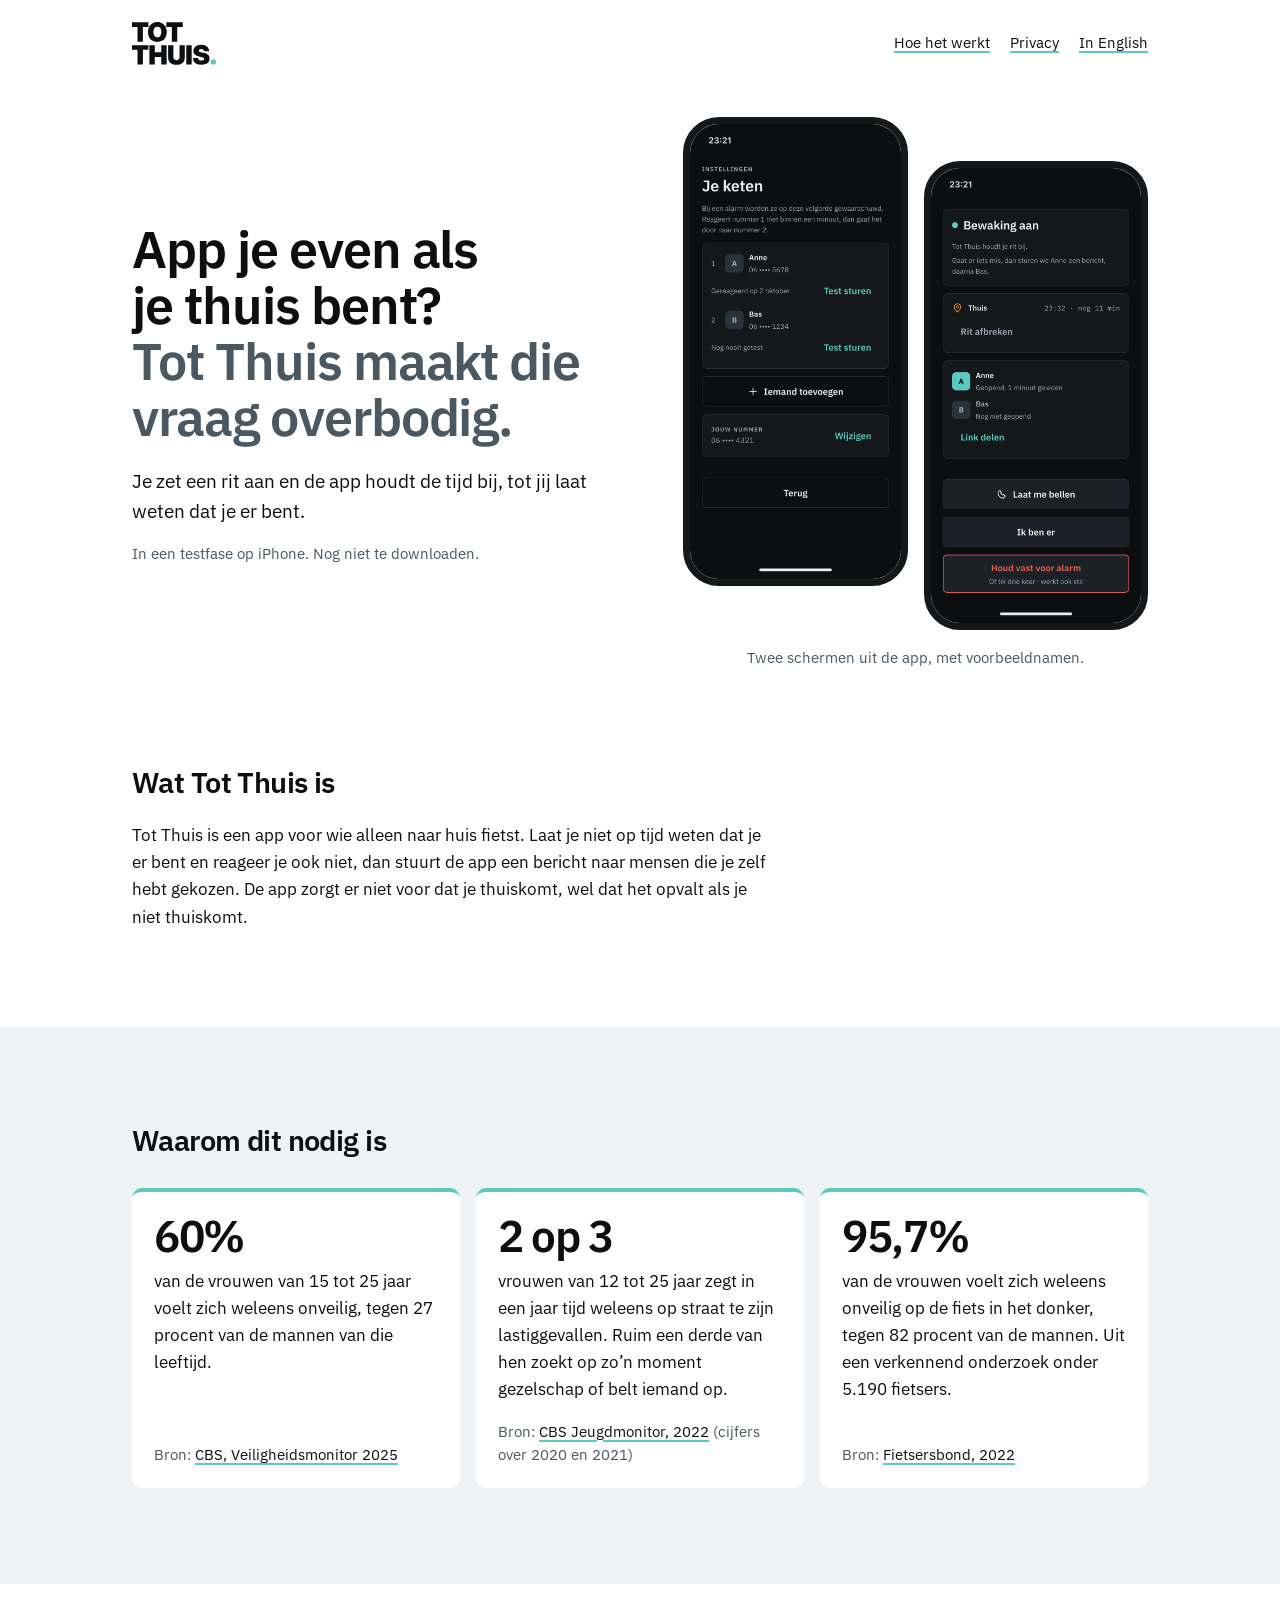
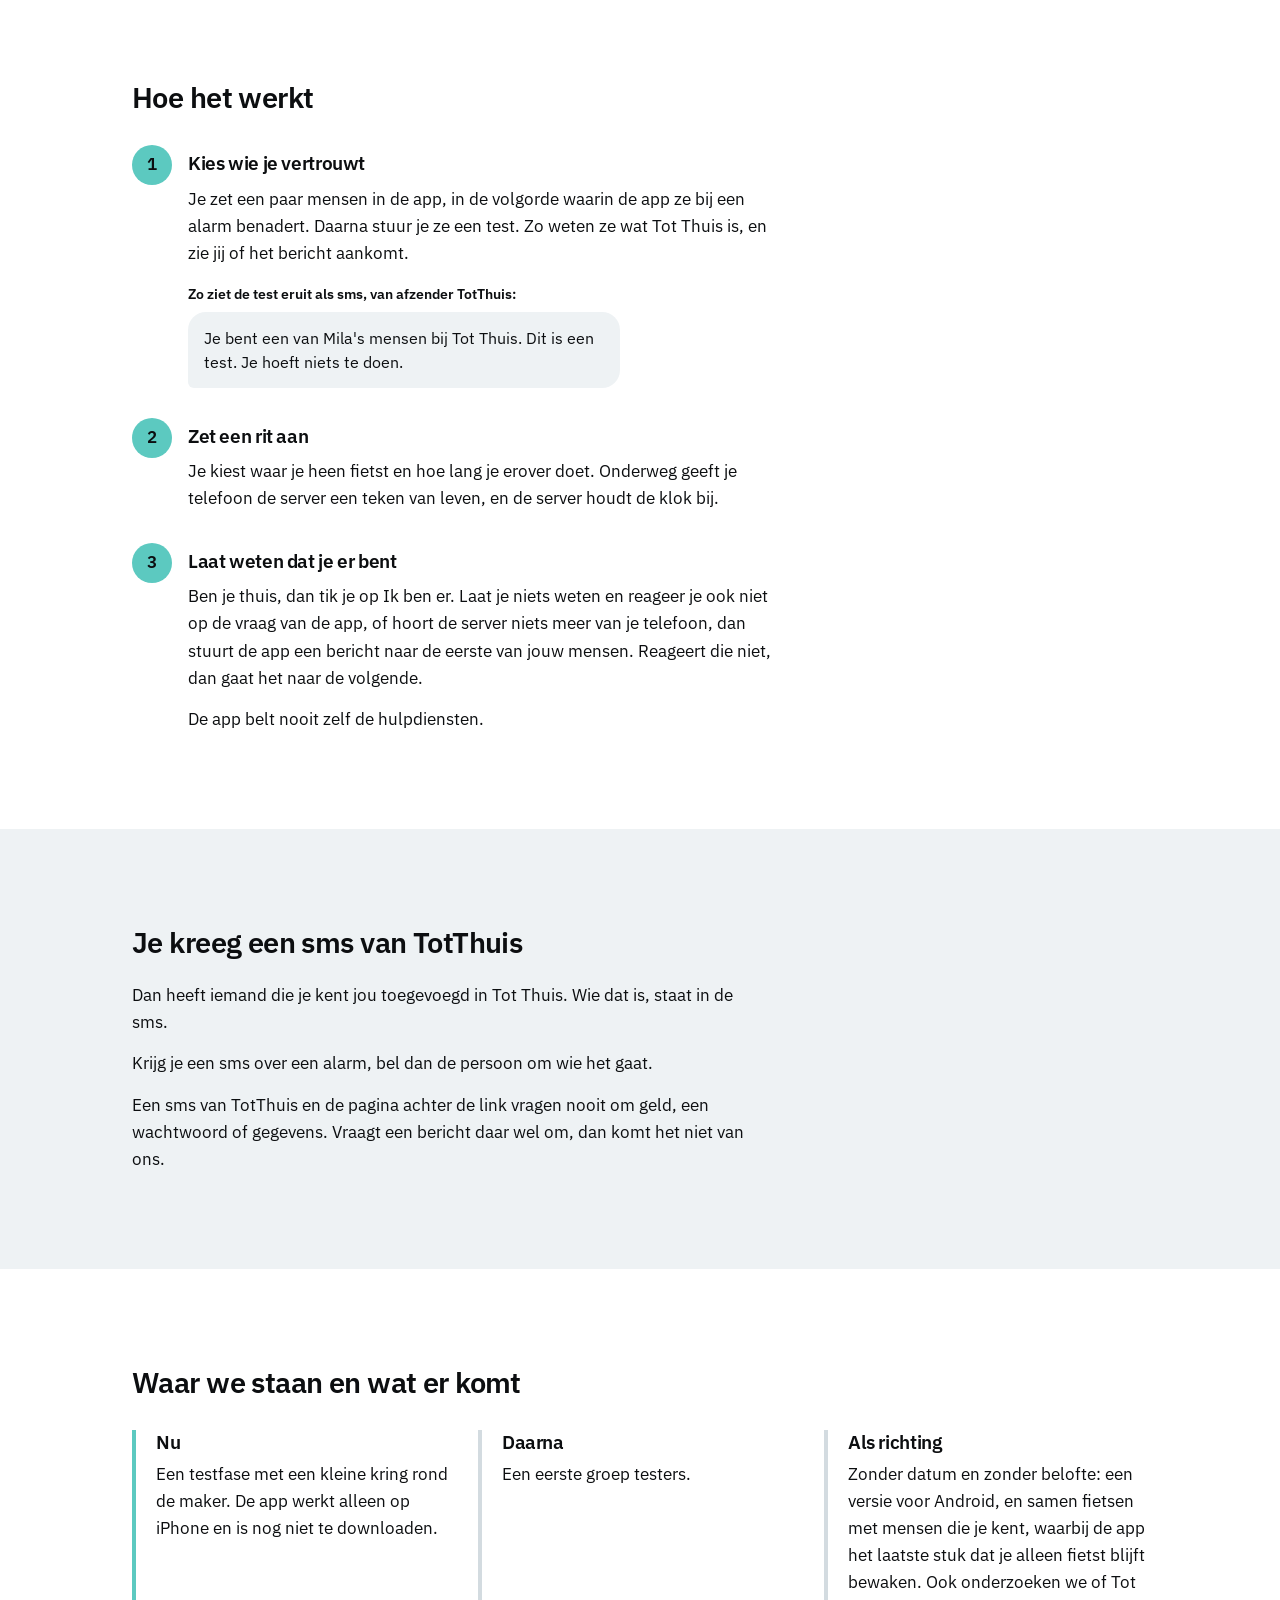
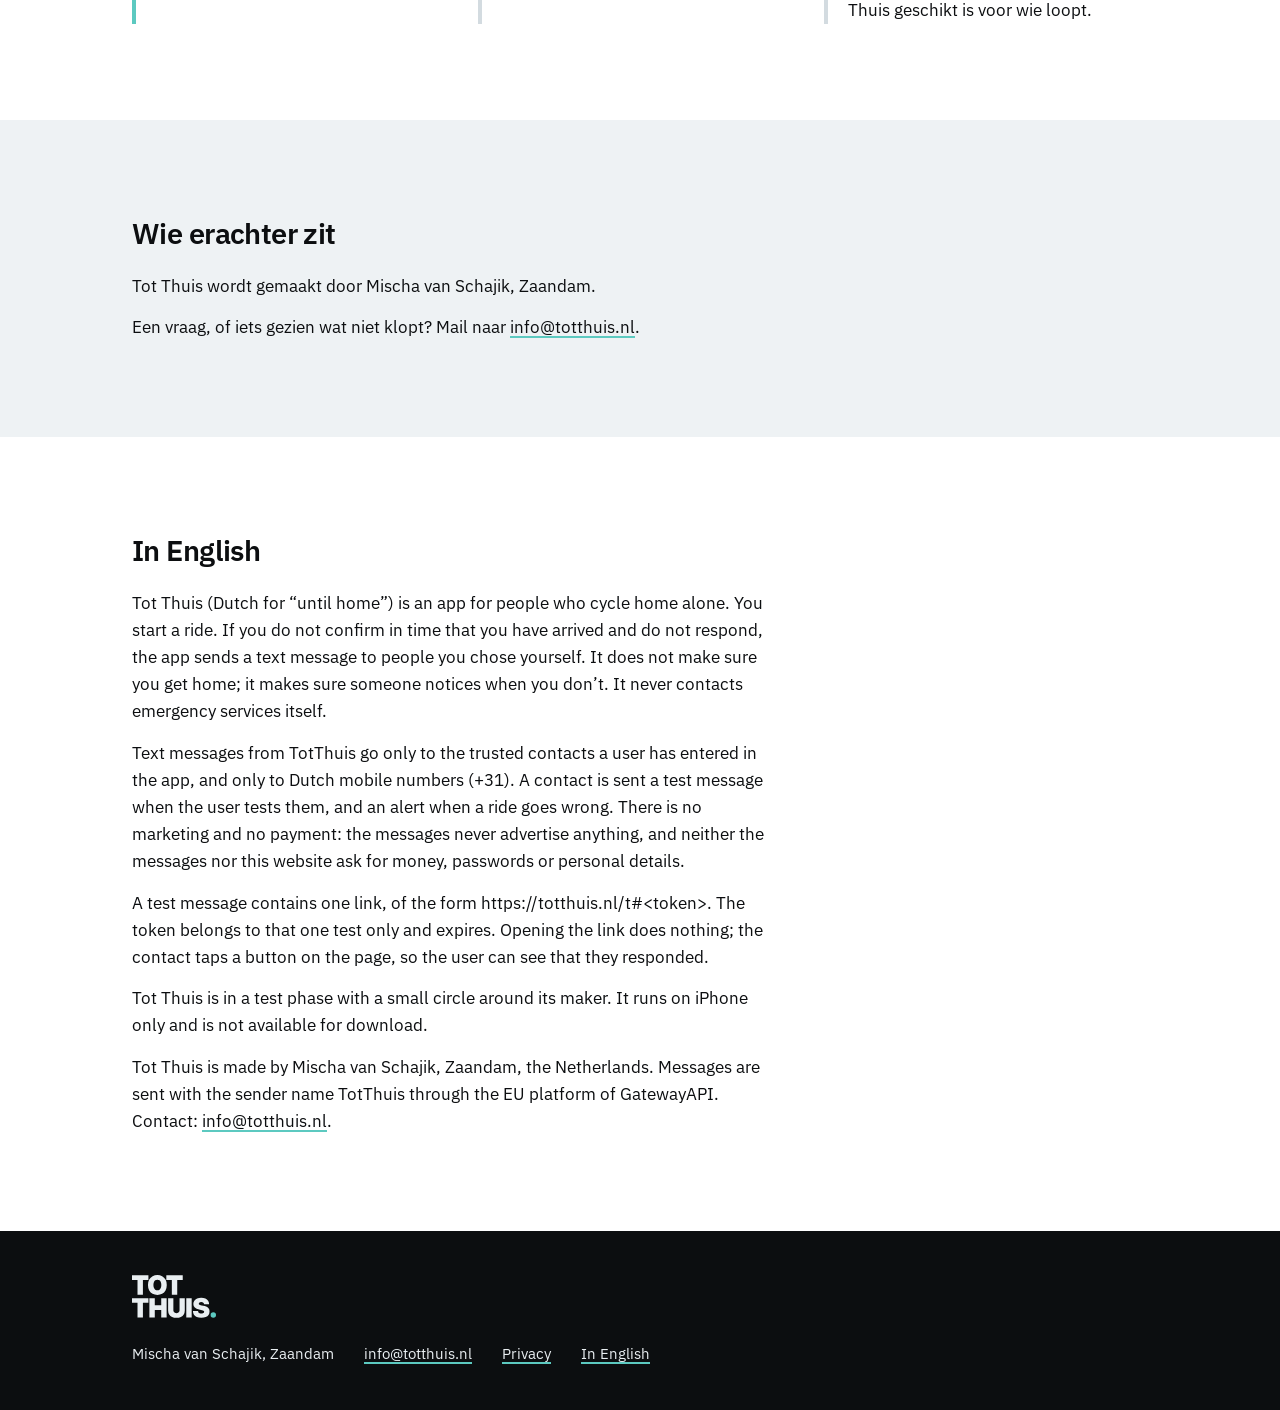
==== commit b4207130: "De uitrol van 12 oktober: jouw mensen, de test zonder link, en stoppen op /u Uit SamenFiets-Codex (m" ====
--- a/index.html
+++ b/index.html
@@ -74,12 +74,11 @@
             <span class="nummer" aria-hidden="true">1</span>
             <div>
               <h3>Kies wie je vertrouwt</h3>
-              <p>Je zet een paar mensen in de app, in de volgorde waarin de app ze bij een alarm benadert. Daarna stuur je ze een test. Zo weten ze wat Tot Thuis is, en zie jij dat ze reageren.</p>
+              <p>Je zet een paar mensen in de app, in de volgorde waarin de app ze bij een alarm benadert. Daarna stuur je ze een test. Zo weten ze wat Tot Thuis is, en zie jij of het bericht aankomt.</p>
               <figure class="sms">
-                <figcaption>Zo ziet de test eruit, van afzender TotThuis:</figcaption>
-                <blockquote>Mila heeft jou opgegeven als vertrouwenspersoon bij Tot Thuis. Dit is een test. Tik op de link om te laten zien dat het aankomt. https://totthuis.nl/t#…</blockquote>
+                <figcaption>Zo ziet de test eruit als sms, van afzender TotThuis:</figcaption>
+                <blockquote>Je bent een van Mila's mensen bij Tot Thuis. Dit is een test. Je hoeft niets te doen.</blockquote>
               </figure>
-              <p class="klein gedempt">Achter het # staat een code die alleen bij deze ene test hoort en na korte tijd verloopt.</p>
             </div>
           </li>
           <li>
@@ -93,7 +92,7 @@
             <span class="nummer" aria-hidden="true">3</span>
             <div>
               <h3>Laat weten dat je er bent</h3>
-              <p>Ben je thuis, dan tik je op Ik ben er. Laat je niets weten en reageer je ook niet op de vraag van de app, of hoort de server niets meer van je telefoon, dan stuurt de app een bericht naar je eerste vertrouwenspersoon. Reageert die niet, dan gaat het naar de volgende.</p>
+              <p>Ben je thuis, dan tik je op Ik ben er. Laat je niets weten en reageer je ook niet op de vraag van de app, of hoort de server niets meer van je telefoon, dan stuurt de app een bericht naar de eerste van jouw mensen. Reageert die niet, dan gaat het naar de volgende.</p>
               <p>De app belt nooit zelf de hulpdiensten.</p>
             </div>
           </li>
@@ -106,8 +105,7 @@
     <div class="breed">
       <div class="smal">
         <h2>Je kreeg een sms van TotThuis</h2>
-        <p>Dan heeft iemand die je kent jou opgegeven als vertrouwenspersoon. Wie dat is, staat in de sms.</p>
-        <p>In een test staat een link naar een pagina op totthuis.nl met één knop. Tik je op die knop, dan ziet de afzender dat je gereageerd hebt. Alleen de link openen doet niets.</p>
+        <p>Dan heeft iemand die je kent jou toegevoegd in Tot Thuis. Wie dat is, staat in de sms.</p>
         <p>Krijg je een sms over een alarm, bel dan de persoon om wie het gaat.</p>
         <p>Een sms van TotThuis en de pagina achter de link vragen nooit om geld, een wachtwoord of gegevens. Vraagt een bericht daar wel om, dan komt het niet van ons.</p>
       </div>
--- a/stijl.css
+++ b/stijl.css
@@ -135,6 +135,19 @@
 }
 button[disabled] { opacity: 0.6; cursor: default; }
 
+/* De uitnodiging (/u): een tweede keuze, haar nummer groot, en een veld */
+button.tweede { background: var(--papier); color: var(--inkt); border: 2px solid var(--nacht-paneel); }
+.knoppen button + button { margin-top: 0; }
+.tekst:not(:empty) { margin-bottom: 14px; }
+.opmerking { background: var(--vlak); color: var(--inkt); border-radius: 10px; padding: 14px 16px; }
+.groot { font-size: clamp(30px, 8vw, 40px); line-height: 1.2; font-weight: 600; letter-spacing: 0.03em; font-variant-numeric: tabular-nums; margin: 4px 0 18px; }
+.fout { font-weight: 600; border-left: 4px solid var(--inkt); padding-left: 12px; }
+.veld { margin: 0 0 8px; }
+.veld label { display: block; font-weight: 600; margin-bottom: 8px; }
+.veld input { display: block; width: 100%; min-height: 56px; padding: 12px 14px; border: 2px solid var(--inkt-gedempt); border-radius: 8px; background: var(--papier); color: var(--inkt); font: inherit; font-size: 22px; letter-spacing: 0.03em; }
+.veld input:focus-visible { outline: 2px solid var(--inkt); outline-offset: 3px; }
+#titel:focus { outline: none; }
+
 [hidden] { display: none !important; }
 
 @media (min-width: 760px) {
